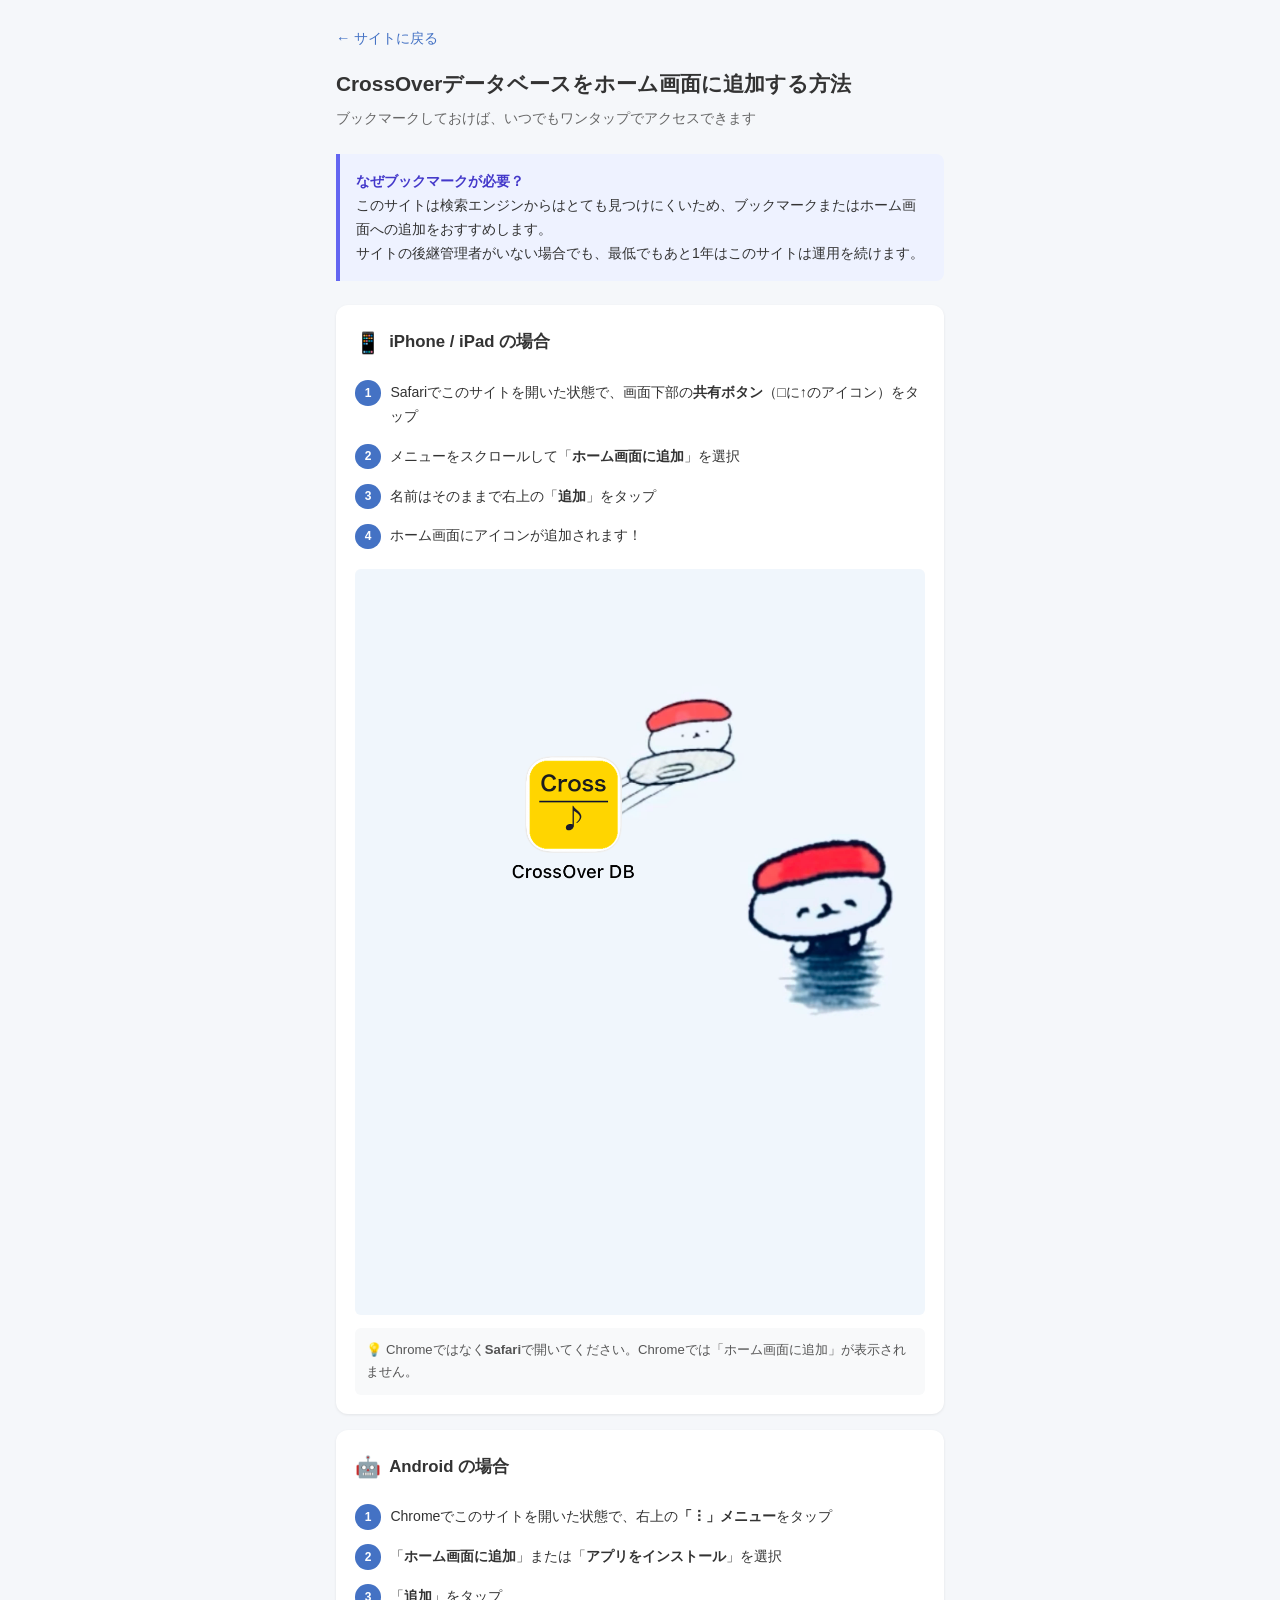
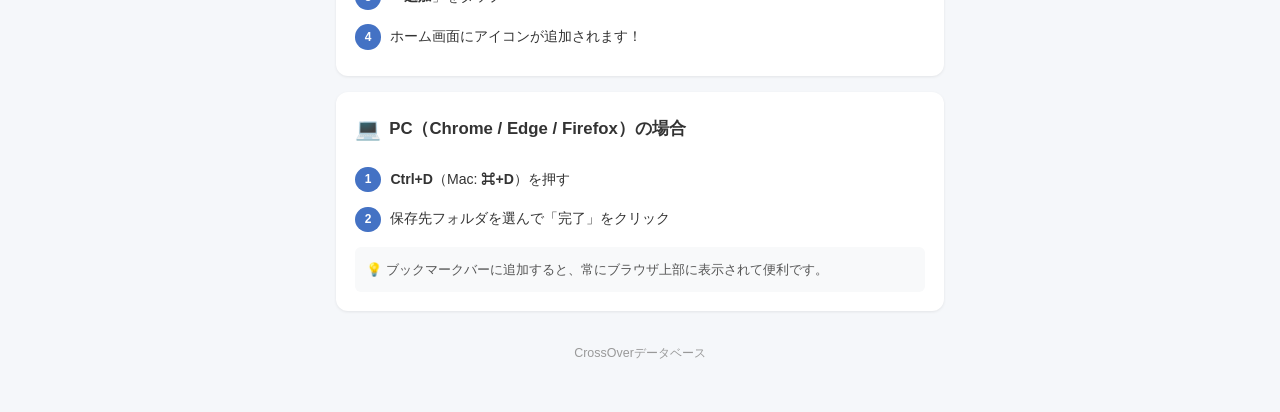
==== web/bookmark.html @ a8d6307f "v1.8.1: Site icon, bookmark guide, code refactoring - Add site icon (favicon, apple-touch-icon) for " ====
<!DOCTYPE html>
<html lang="ja">
<head>
    <meta charset="UTF-8">
    <meta name="viewport" content="width=device-width, initial-scale=1.0">
    <title>ブックマーク方法 - CrossOverデータベース</title>
    <link rel="icon" href="img/favicon.ico" sizes="any">
    <link rel="apple-touch-icon" href="img/apple-touch-icon.png">
    <style>
        * { margin: 0; padding: 0; box-sizing: border-box; }
        body {
            font-family: -apple-system, BlinkMacSystemFont, "Hiragino Sans", "Noto Sans JP", sans-serif;
            background: #f5f7fa; color: #333; line-height: 1.7;
        }
        .container { max-width: 640px; margin: 0 auto; padding: 1.5rem 1rem 3rem; }
        .back-link { display: inline-block; margin-bottom: 1rem; color: #4472C4; text-decoration: none; font-size: 0.9rem; }
        .back-link:hover { text-decoration: underline; }
        h1 { font-size: 1.3rem; margin-bottom: 0.3rem; }
        .subtitle { color: #666; font-size: 0.85rem; margin-bottom: 1.5rem; }
        .notice {
            background: #eef2ff; border-left: 4px solid #6366f1;
            padding: 1rem; border-radius: 0 8px 8px 0; margin-bottom: 1.5rem;
            font-size: 0.88rem;
        }
        .notice strong { color: #4338ca; }
        .section {
            background: #fff; border-radius: 12px; padding: 1.2rem;
            margin-bottom: 1rem; box-shadow: 0 1px 3px rgba(0,0,0,0.08);
        }
        .section h2 { font-size: 1.05rem; margin-bottom: 0.8rem; display: flex; align-items: center; gap: 0.5rem; }
        .section h2 .icon { font-size: 1.3rem; }
        .steps { list-style: none; counter-reset: step; padding: 0; }
        .steps li {
            counter-increment: step; position: relative;
            padding: 0.5rem 0 0.5rem 2.2rem; font-size: 0.88rem;
        }
        .steps li::before {
            content: counter(step); position: absolute; left: 0; top: 0.45rem;
            width: 1.6rem; height: 1.6rem; border-radius: 50%;
            background: #4472C4; color: #fff; font-size: 0.75rem; font-weight: 700;
            display: flex; align-items: center; justify-content: center;
        }
        .screenshot-placeholder {
            background: #f0f0f0; border: 2px dashed #ccc; border-radius: 8px;
            height: 320px; display: flex; align-items: center; justify-content: center;
            color: #999; font-size: 0.85rem; margin: 0.8rem 0;
        }
        .screenshot-placeholder img {
            max-width: 100%; max-height: 100%; border-radius: 6px; object-fit: contain;
        }
        .tip { background: #f8f9fa; padding: 0.7rem; border-radius: 6px; font-size: 0.82rem; color: #555; margin-top: 0.5rem; }
        .footer-note { text-align: center; color: #999; font-size: 0.78rem; margin-top: 2rem; }
    </style>
</head>
<body>
    <div class="container">
        <a href="index.html" class="back-link">&larr; サイトに戻る</a>
        <h1>CrossOverデータベースをホーム画面に追加する方法</h1>
        <p class="subtitle">ブックマークしておけば、いつでもワンタップでアクセスできます</p>

        <div class="notice">
            <strong>なぜブックマークが必要？</strong><br>
            このサイトは検索エンジンからはとても見つけにくいため、ブックマークまたはホーム画面への追加をおすすめします。<br>
            サイトの後継管理者がいない場合でも、最低でもあと1年はこのサイトは運用を続けます。
        </div>

        <!-- iPhone -->
        <div class="section">
            <h2><span class="icon">📱</span> iPhone / iPad の場合</h2>
            <ol class="steps">
                <li>Safariでこのサイトを開いた状態で、画面下部の<strong>共有ボタン</strong>（□に↑のアイコン）をタップ</li>
                <li>メニューをスクロールして「<strong>ホーム画面に追加</strong>」を選択</li>
                <li>名前はそのままで右上の「<strong>追加</strong>」をタップ</li>
                <li>ホーム画面にアイコンが追加されます！</li>
            </ol>
            <div class="screenshot-placeholder" style="height:auto;border:none;background:none;">
                <img src="img/guide-iphone-1.png" alt="iPhoneホーム画面に追加した例">
            </div>
            <div class="tip">💡 Chromeではなく<strong>Safari</strong>で開いてください。Chromeでは「ホーム画面に追加」が表示されません。</div>
        </div>

        <!-- Android -->
        <div class="section">
            <h2><span class="icon">🤖</span> Android の場合</h2>
            <ol class="steps">
                <li>Chromeでこのサイトを開いた状態で、右上の<strong>「︙」メニュー</strong>をタップ</li>
                <li>「<strong>ホーム画面に追加</strong>」または「<strong>アプリをインストール</strong>」を選択</li>
                <li>「<strong>追加</strong>」をタップ</li>
                <li>ホーム画面にアイコンが追加されます！</li>
            </ol>
        </div>

        <!-- PC -->
        <div class="section">
            <h2><span class="icon">💻</span> PC（Chrome / Edge / Firefox）の場合</h2>
            <ol class="steps">
                <li><strong>Ctrl+D</strong>（Mac: <strong>⌘+D</strong>）を押す</li>
                <li>保存先フォルダを選んで「完了」をクリック</li>
            </ol>
            <div class="tip">💡 ブックマークバーに追加すると、常にブラウザ上部に表示されて便利です。</div>
        </div>

        <p class="footer-note">CrossOverデータベース</p>
    </div>
</body>
</html>
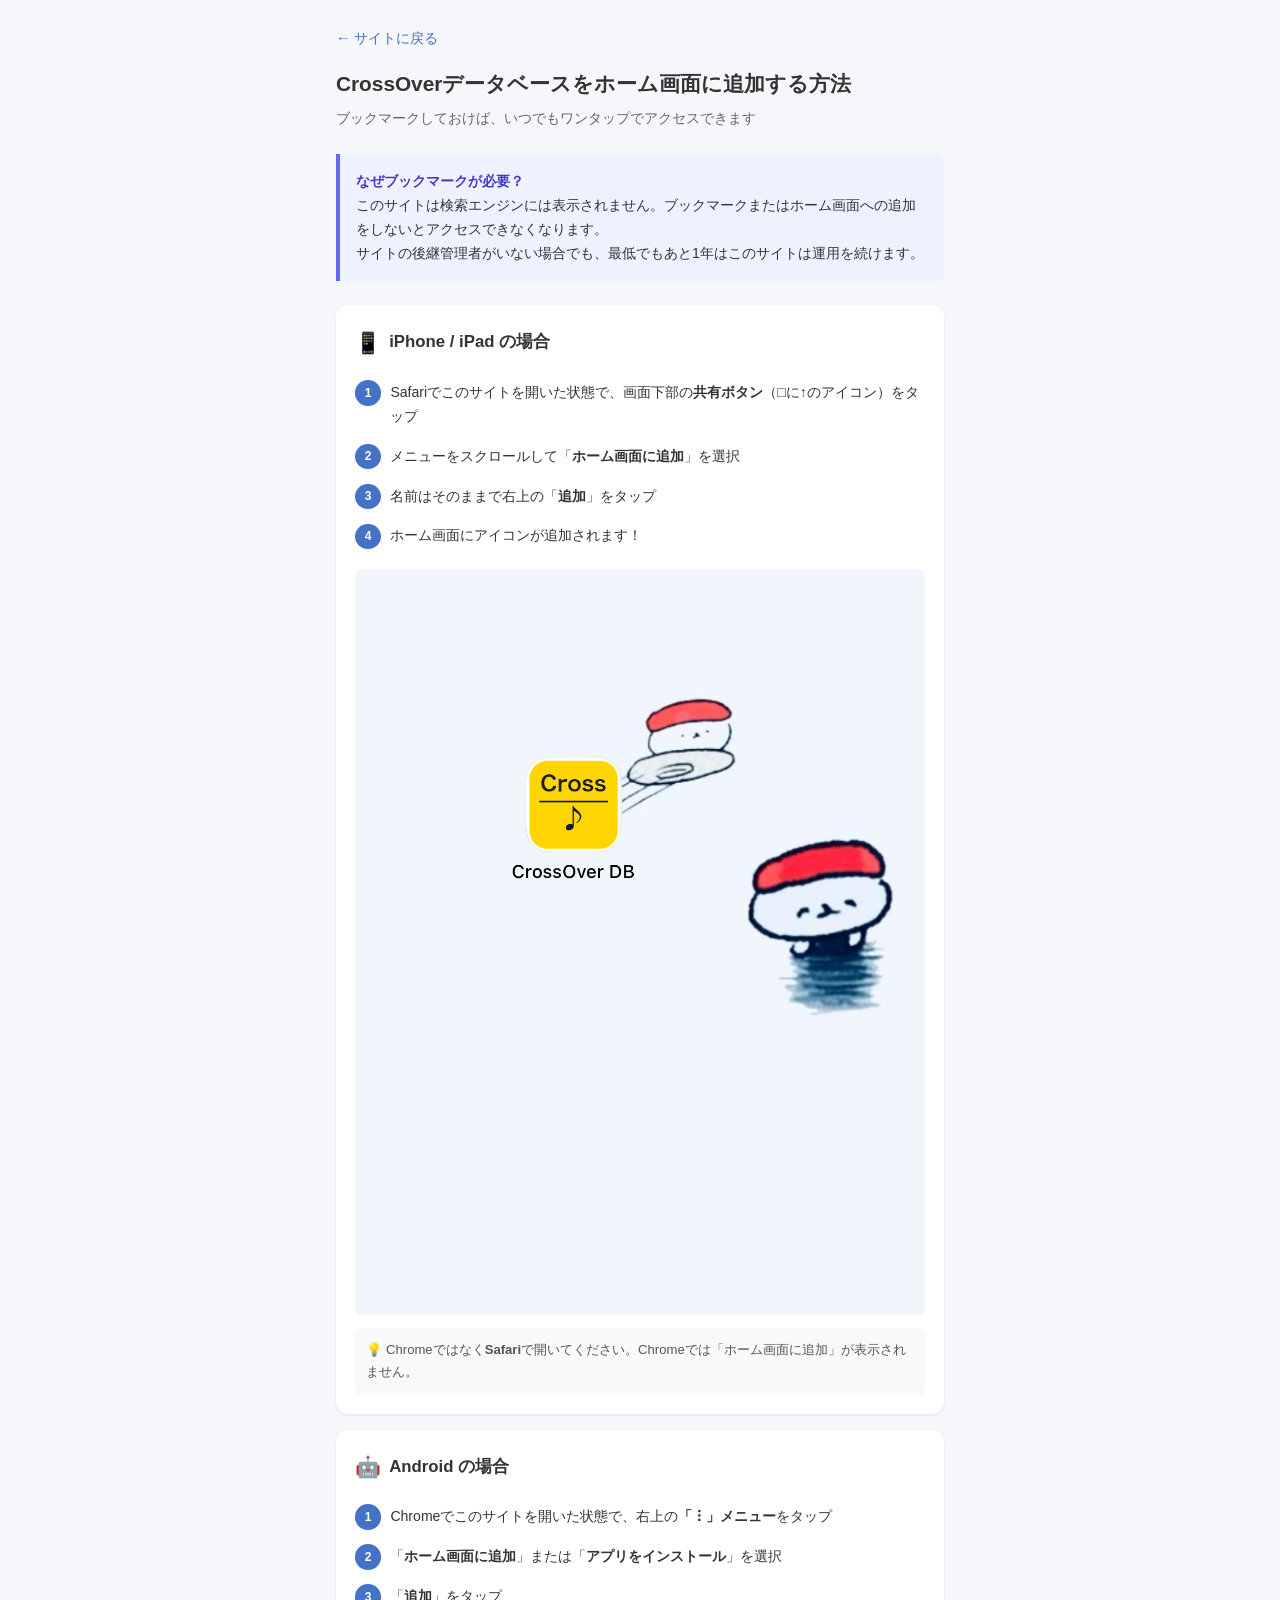
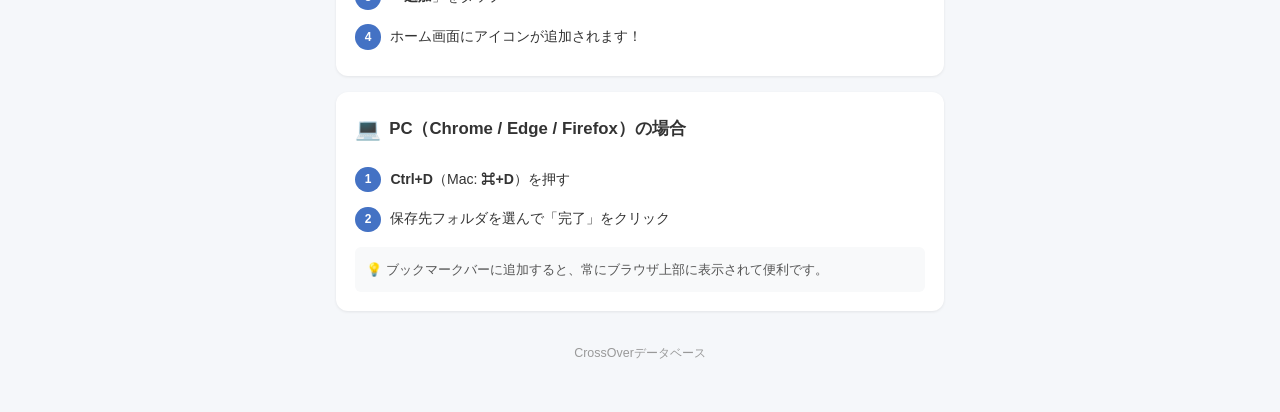
==== commit ba450a18: "v1.9.2: News tab, view counts, new live data, bug fixes - Add news tab (announcements + bulletin boa" ====
--- a/web/bookmark.html
+++ b/web/bookmark.html
@@ -3,6 +3,7 @@
 <head>
     <meta charset="UTF-8">
     <meta name="viewport" content="width=device-width, initial-scale=1.0">
+    <meta name="robots" content="noindex, nofollow">
     <title>ブックマーク方法 - CrossOverデータベース</title>
     <link rel="icon" href="img/favicon.ico" sizes="any">
     <link rel="apple-touch-icon" href="img/apple-touch-icon.png">
@@ -60,7 +61,7 @@
 
         <div class="notice">
             <strong>なぜブックマークが必要？</strong><br>
-            このサイトは検索エンジンからはとても見つけにくいため、ブックマークまたはホーム画面への追加をおすすめします。<br>
+            このサイトは検索エンジンには表示されません。ブックマークまたはホーム画面への追加をしないとアクセスできなくなります。<br>
             サイトの後継管理者がいない場合でも、最低でもあと1年はこのサイトは運用を続けます。
         </div>
 
